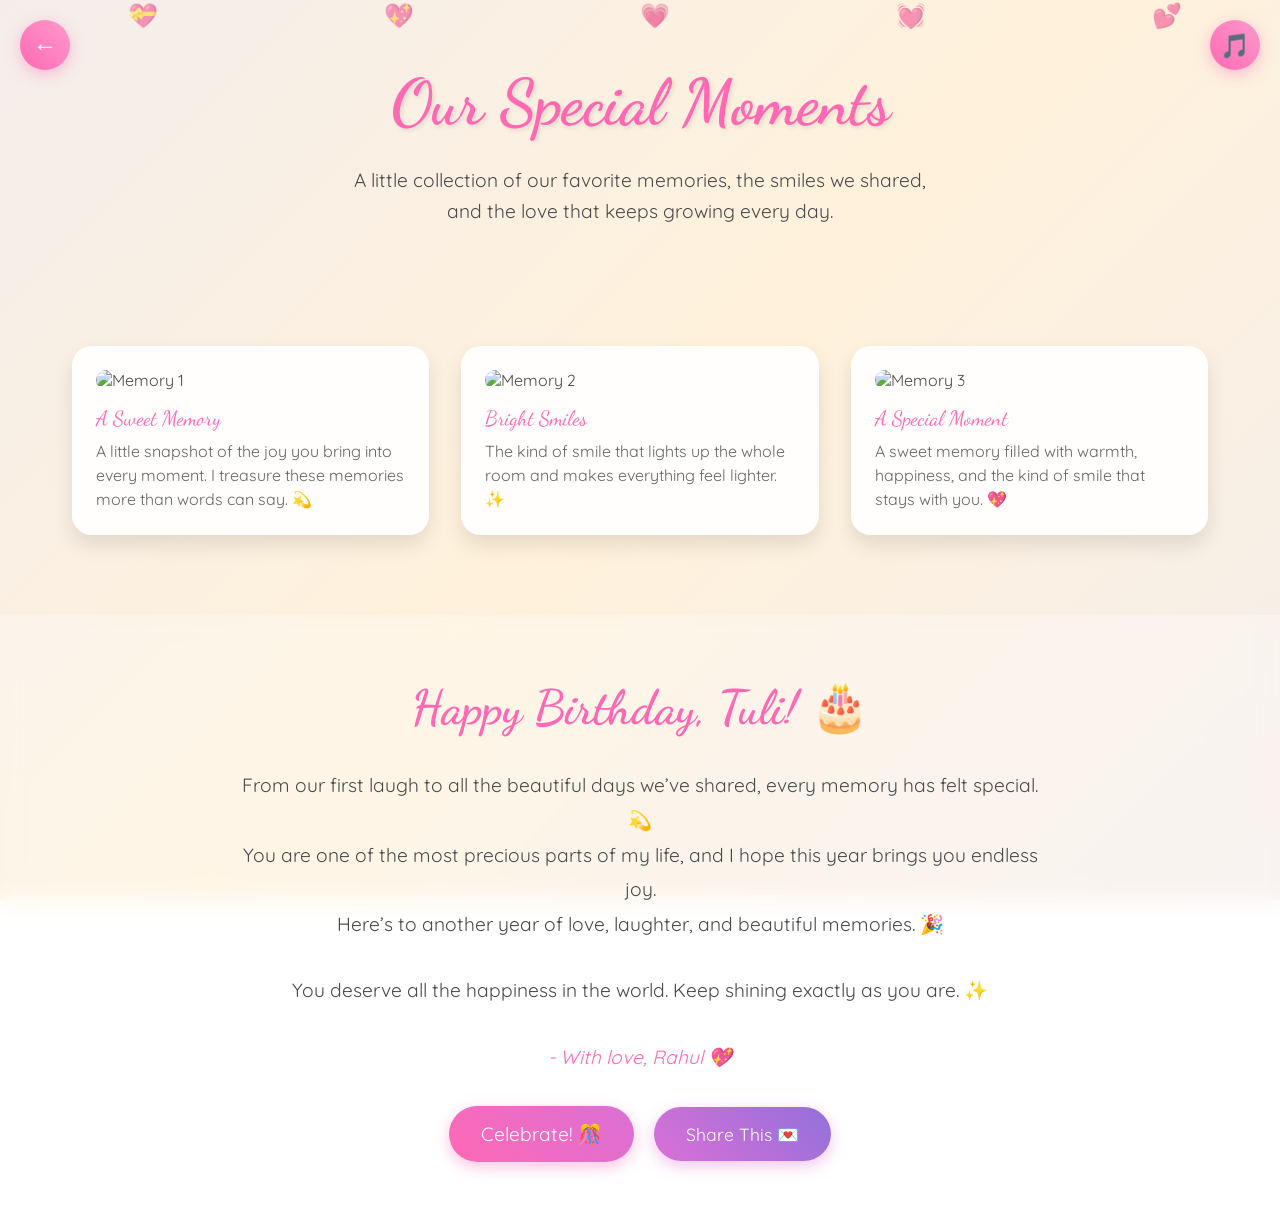
==== memories.html @ 9d695b89 "Initial commit: Custom birthday page for Tuli" ====
<!doctype html>
<html lang="en">
  <head>
    <meta charset="UTF-8" />
    <meta name="viewport" content="width=device-width, initial-scale=1.0" />
    <!-- CUSTOMIZE: Change the title -->
    <title>Our Memories ✨</title>
    <!-- CUSTOMIZE: Change favicon -->
    <link rel="icon" type="image/png" href="favicon.png" />
    <style>
      @import url("https://fonts.googleapis.com/css2?family=Dancing+Script:wght@700&family=Quicksand:wght@300;400;500;600&display=swap");

      * {
        margin: 0;
        padding: 0;
        box-sizing: border-box;
      }

      body {
        min-height: 100vh;
        background:
          linear-gradient(
            135deg,
            rgba(255, 209, 220, 0.85) 0%,
            rgba(230, 230, 250, 0.85) 25%,
            rgba(255, 239, 213, 0.85) 50%,
            rgba(230, 230, 250, 0.85) 75%,
            rgba(255, 209, 220, 0.85) 100%
          ),
          url("background-movable.gif");
        background-size:
          400% 400%,
          cover;
        background-position: center, center;
        background-attachment: fixed;
        animation: gradientFlow 15s ease infinite;
        font-family: "Quicksand", sans-serif;
        overflow-x: hidden;
        color: #4a4a4a;
      }

      @keyframes gradientFlow {
        0% {
          background-position: 0% 50%;
        }
        50% {
          background-position: 100% 50%;
        }
        100% {
          background-position: 0% 50%;
        }
      }

      /* Floating Hearts */
      .floating-hearts {
        position: fixed;
        width: 100%;
        height: 100%;
        pointer-events: none;
        z-index: 2;
      }

      .heart {
        position: absolute;
        font-size: 1.5rem;
        color: rgba(255, 105, 180, 0.6);
        animation: floatHeart var(--float-duration, 6s) ease-in-out infinite;
        animation-delay: var(--delay, 0s);
      }

      @keyframes floatHeart {
        0% {
          transform: translate(0, 100vh) rotate(0deg);
        }
        100% {
          transform: translate(var(--translate-x, 0), -100vh) rotate(360deg);
        }
      }

      /* Welcome Section */
      .welcome {
        text-align: center;
        padding: 4rem 2rem;
        position: relative;
        z-index: 3;
      }

      .welcome h1 {
        font-family: "Dancing Script", cursive;
        font-size: 4rem;
        /* CUSTOMIZE: Change primary color */
        color: #ff69b4;
        text-shadow: 2px 2px 4px rgba(0, 0, 0, 0.1);
        animation: fadeInScale 2s ease;
      }

      .welcome p {
        font-size: 1.2rem;
        max-width: 600px;
        margin: 1.5rem auto;
        line-height: 1.6;
        animation: fadeIn 2s ease 0.5s both;
      }

      /* Memory Cards */
      .memory-container {
        max-width: 1200px;
        margin: 0 auto;
        padding: 2rem;
        display: grid;
        grid-template-columns: repeat(auto-fit, minmax(300px, 1fr));
        gap: 2rem;
        z-index: 3;
        position: relative;
      }

      .memory-card {
        background: rgba(255, 255, 255, 0.9);
        border-radius: 20px;
        padding: 1.5rem;
        box-shadow: 0 10px 20px rgba(0, 0, 0, 0.1);
        transition: all 0.5s cubic-bezier(0.4, 0, 0.2, 1);
        position: relative;
        overflow: hidden;
      }

      .memory-card:hover {
        transform: translateY(-10px) scale(1.02);
        box-shadow: 0 15px 30px rgba(0, 0, 0, 0.15);
      }

      .memory-card::before {
        content: "";
        position: absolute;
        top: 0;
        left: 0;
        width: 100%;
        height: 100%;
        background: linear-gradient(
          45deg,
          transparent,
          rgba(255, 255, 255, 0.4),
          transparent
        );
        transform: translateX(-100%);
        transition: 0.5s;
      }

      .memory-card:hover::before {
        transform: translateX(100%);
      }

      .memory-img {
        width: 100%;
        height: 250px;
        object-fit: cover;
        border-radius: 15px;
        margin-bottom: 1rem;
        transition: transform 0.5s ease;
      }

      .memory-card:hover .memory-img {
        transform: scale(1.05);
      }

      .memory-date {
        font-family: "Dancing Script", cursive;
        /* CUSTOMIZE: Change date color */
        color: #ff69b4;
        font-size: 1.3rem;
        margin-bottom: 0.5rem;
      }

      .memory-caption {
        font-size: 1rem;
        line-height: 1.5;
        color: #666;
      }

      /* Final Message Section */
      .final-message {
        text-align: center;
        padding: 4rem 2rem;
        background: rgba(255, 255, 255, 0.3);
        backdrop-filter: blur(10px);
        margin-top: 3rem;
        position: relative;
        z-index: 3;
      }

      .final-message h2 {
        font-family: "Dancing Script", cursive;
        font-size: 3rem;
        /* CUSTOMIZE: Change color */
        color: #ff69b4;
        margin-bottom: 2rem;
        animation: heartbeat 2s infinite;
      }

      @keyframes heartbeat {
        0%,
        100% {
          transform: scale(1);
        }
        50% {
          transform: scale(1.1);
        }
      }

      .final-message p {
        font-size: 1.2rem;
        max-width: 800px;
        margin: 0 auto 2rem;
        line-height: 1.8;
      }

      .goodbye-btn {
        display: inline-block;
        padding: 1rem 2rem;
        font-size: 1.2rem;
        /* CUSTOMIZE: Change button gradient */
        background: linear-gradient(45deg, #ff69b4, #da70d6);
        color: white;
        border: none;
        border-radius: 50px;
        cursor: pointer;
        text-decoration: none;
        transition: all 0.3s ease;
        box-shadow: 0 5px 15px rgba(255, 105, 180, 0.4);
        animation: float 3s infinite ease-in-out;
      }

      .goodbye-btn:hover {
        transform: translateY(-5px);
        box-shadow: 0 8px 20px rgba(255, 105, 180, 0.6);
      }

      .signature {
        font-style: italic;
        font-size: 1.3rem;
        /* CUSTOMIZE: Change signature color */
        color: #ff69b4;
        margin-top: 1rem;
      }

      @keyframes float {
        0%,
        100% {
          transform: translateY(0);
        }
        50% {
          transform: translateY(-10px);
        }
      }

      @keyframes fadeInScale {
        0% {
          opacity: 0;
          transform: scale(0.8);
        }
        100% {
          opacity: 1;
          transform: scale(1);
        }
      }

      @keyframes fadeIn {
        0% {
          opacity: 0;
        }
        100% {
          opacity: 1;
        }
      }

      /* Custom Scrollbar */
      ::-webkit-scrollbar {
        width: 12px;
      }

      ::-webkit-scrollbar-track {
        background: rgba(255, 255, 255, 0.4);
      }

      ::-webkit-scrollbar-thumb {
        /* CUSTOMIZE: Change scrollbar gradient */
        background: linear-gradient(45deg, #ff69b4, #da70d6);
        border-radius: 6px;
      }

      /* Responsive Design */
      @media (max-width: 768px) {
        .welcome h1 {
          font-size: 3rem;
        }
        .memory-container {
          grid-template-columns: 1fr;
        }
        .final-message h2 {
          font-size: 2.5rem;
        }
      }

      /* Music Toggle Button */
      .music-toggle {
        position: fixed;
        top: 20px;
        right: 20px;
        width: 50px;
        height: 50px;
        /* CUSTOMIZE: Change music button gradient */
        background: linear-gradient(45deg, #ff69b4, #ff99cc);
        border-radius: 50%;
        display: flex;
        align-items: center;
        justify-content: center;
        cursor: pointer;
        z-index: 1000;
        box-shadow: 0 4px 15px rgba(255, 105, 180, 0.4);
        transition:
          transform 0.3s,
          box-shadow 0.3s;
      }

      .music-toggle:hover {
        transform: scale(1.1);
        box-shadow: 0 6px 20px rgba(255, 105, 180, 0.6);
      }

      .music-toggle.playing {
        animation: musicPulse 1s ease-in-out infinite;
      }

      .music-icon {
        font-size: 1.5rem;
      }

      @keyframes musicPulse {
        0%,
        100% {
          transform: scale(1);
        }
        50% {
          transform: scale(1.1);
        }
      }

      /* Back Button */
      .back-btn {
        position: fixed;
        top: 20px;
        left: 20px;
        width: 50px;
        height: 50px;
        /* CUSTOMIZE: Change back button gradient */
        background: linear-gradient(45deg, #ff69b4, #ff99cc);
        border-radius: 50%;
        display: flex;
        align-items: center;
        justify-content: center;
        cursor: pointer;
        z-index: 1000;
        box-shadow: 0 4px 15px rgba(255, 105, 180, 0.4);
        transition:
          transform 0.3s,
          box-shadow 0.3s;
        text-decoration: none;
        color: white;
        font-size: 1.5rem;
        font-weight: bold;
      }

      .back-btn:hover {
        transform: scale(1.1);
        box-shadow: 0 6px 20px rgba(255, 105, 180, 0.6);
      }

      /* Share Button */
      .share-btn {
        display: inline-block;
        padding: 1rem 2rem;
        font-size: 1.1rem;
        /* CUSTOMIZE: Change share button gradient */
        background: linear-gradient(45deg, #da70d6, #9370db);
        color: white;
        border: none;
        border-radius: 50px;
        cursor: pointer;
        margin-left: 1rem;
        transition: all 0.3s ease;
        box-shadow: 0 5px 15px rgba(218, 112, 214, 0.4);
        font-family: "Quicksand", sans-serif;
      }

      .share-btn:hover {
        transform: translateY(-5px);
        box-shadow: 0 8px 20px rgba(218, 112, 214, 0.6);
      }
    </style>
  </head>

  <body>
    <audio id="bgMusic" loop>
      <source src="hbd.mp3" type="audio/mpeg" />
    </audio>
    <div class="music-toggle" id="musicToggle" title="Toggle Music">
      <span class="music-icon">🎵</span>
    </div>
    <a href="timeline.html" class="back-btn" title="Go Back">←</a>

    <div class="floating-hearts">
      <div
        class="heart"
        style="
          --float-duration: 6s;
          --delay: 0s;
          --translate-x: 20px;
          left: 10%;
        "
      >
        💝
      </div>
      <div
        class="heart"
        style="
          --float-duration: 8s;
          --delay: 1s;
          --translate-x: -30px;
          left: 30%;
        "
      >
        💖
      </div>
      <div
        class="heart"
        style="
          --float-duration: 7s;
          --delay: 2s;
          --translate-x: 40px;
          left: 50%;
        "
      >
        💗
      </div>
      <div
        class="heart"
        style="
          --float-duration: 9s;
          --delay: 3s;
          --translate-x: -20px;
          left: 70%;
        "
      >
        💓
      </div>
      <div
        class="heart"
        style="
          --float-duration: 5s;
          --delay: 4s;
          --translate-x: 30px;
          left: 90%;
        "
      >
        💕
      </div>
    </div>

    <section class="welcome">
      <h1>Our Special Moments</h1>
      <p>
        A little collection of our favorite memories, the smiles we shared, and
        the love that keeps growing every day.
      </p>
    </section>

    <div class="memory-container">
      <!-- CUSTOMIZE: Add your photos and captions -->
      <!-- Copy and paste memory-card blocks for more memories -->

      <div class="memory-card">
        <img src="./photos/photo-1.jpg" alt="Memory 1" class="memory-img" />
        <div class="memory-date">A Sweet Memory</div>
        <div class="memory-caption">
          A little snapshot of the joy you bring into every moment. I treasure
          these memories more than words can say. 💫
        </div>
      </div>

      <div class="memory-card">
        <img src="./photos/photo-2.jpg" alt="Memory 2" class="memory-img" />
        <div class="memory-date">Bright Smiles</div>
        <div class="memory-caption">
          The kind of smile that lights up the whole room and makes everything
          feel lighter. ✨
        </div>
      </div>

      <div class="memory-card">
        <img src="./photos/photo-3.jpg" alt="Memory 3" class="memory-img" />
        <div class="memory-date">A Special Moment</div>
        <div class="memory-caption">
          A sweet memory filled with warmth, happiness, and the kind of smile
          that stays with you. 💖
        </div>
      </div>
    </div>

    <section class="final-message">
      <h2>Happy Birthday, Tuli! 🎂</h2>
      <p>
        From our first laugh to all the beautiful days we’ve shared, every
        memory has felt special. 💫<br />
        You are one of the most precious parts of my life, and I hope this year
        brings you endless joy.<br />
        Here’s to another year of love, laughter, and beautiful memories. 🎉
      </p>
      <p>
        You deserve all the happiness in the world. Keep shining exactly as you
        are. ✨
      </p>
      <p class="signature">- With love, Rahul 💖</p>
      <a href="#" class="goodbye-btn" onclick="celebrate()">Celebrate! 🎊</a>
      <button class="share-btn" onclick="shareWebsite()">Share This 💌</button>
    </section>

    <!-- Confetti Canvas -->
    <canvas
      id="confetti-canvas"
      style="
        position: fixed;
        top: 0;
        left: 0;
        width: 100%;
        height: 100%;
        pointer-events: none;
        z-index: 9999;
      "
    ></canvas>

    <script>
      // Music control
      const bgMusic = document.getElementById("bgMusic");
      const musicToggle = document.getElementById("musicToggle");
      const musicIcon = musicToggle.querySelector(".music-icon");

      function toggleMusic() {
        if (bgMusic.paused) {
          bgMusic.play();
          musicToggle.classList.add("playing");
          musicIcon.textContent = "🎵";
          localStorage.setItem("musicPlaying", "true");
        } else {
          bgMusic.pause();
          musicToggle.classList.remove("playing");
          musicIcon.textContent = "🔇";
          localStorage.setItem("musicPlaying", "false");
        }
      }

      musicToggle.addEventListener("click", toggleMusic);

      if (localStorage.getItem("musicPlaying") === "true") {
        bgMusic
          .play()
          .then(() => {
            musicToggle.classList.add("playing");
            musicIcon.textContent = "🎵";
          })
          .catch(() => {
            musicIcon.textContent = "🔇";
          });
      }

      // Confetti Animation
      const canvas = document.getElementById("confetti-canvas");
      const ctx = canvas.getContext("2d");
      let confettiPieces = [];
      let animationId;

      function resizeCanvas() {
        canvas.width = window.innerWidth;
        canvas.height = window.innerHeight;
      }
      resizeCanvas();
      window.addEventListener("resize", resizeCanvas);

      class Confetti {
        constructor() {
          this.x = Math.random() * canvas.width;
          this.y = Math.random() * canvas.height - canvas.height;
          this.size = Math.random() * 10 + 5;
          this.speedY = Math.random() * 3 + 2;
          this.speedX = Math.random() * 2 - 1;
          this.color = [
            "#ff69b4",
            "#ffd700",
            "#87ceeb",
            "#98fb98",
            "#dda0dd",
            "#f0e68c",
            "#ff6347",
          ][Math.floor(Math.random() * 7)];
          this.rotation = Math.random() * 360;
          this.rotationSpeed = Math.random() * 10 - 5;
        }

        update() {
          this.y += this.speedY;
          this.x += this.speedX;
          this.rotation += this.rotationSpeed;
        }

        draw() {
          ctx.save();
          ctx.translate(this.x, this.y);
          ctx.rotate((this.rotation * Math.PI) / 180);
          ctx.fillStyle = this.color;
          ctx.fillRect(
            -this.size / 2,
            -this.size / 2,
            this.size,
            this.size / 2,
          );
          ctx.restore();
        }
      }

      function createConfetti() {
        for (let i = 0; i < 150; i++) {
          confettiPieces.push(new Confetti());
        }
      }

      function animateConfetti() {
        ctx.clearRect(0, 0, canvas.width, canvas.height);

        confettiPieces.forEach((piece, index) => {
          piece.update();
          piece.draw();

          if (piece.y > canvas.height) {
            confettiPieces.splice(index, 1);
          }
        });

        if (confettiPieces.length > 0) {
          animationId = requestAnimationFrame(animateConfetti);
        }
      }

      function celebrate() {
        event.preventDefault();
        createConfetti();
        animateConfetti();

        setTimeout(() => {
          createConfetti();
        }, 500);
        setTimeout(() => {
          createConfetti();
        }, 1000);
      }

      // Share function - CUSTOMIZE: Update the share message
      function shareWebsite() {
        const shareData = {
          title: "Happy Birthday!",
          text: "Check out this special birthday wish! 💖",
          url: window.location.href,
        };

        if (navigator.share) {
          navigator
            .share(shareData)
            .catch((err) => console.log("Share cancelled"));
        } else {
          navigator.clipboard
            .writeText(window.location.href)
            .then(() => {
              alert("Link copied to clipboard! 💖");
            })
            .catch(() => {
              alert("Share this link: " + window.location.href);
            });
        }
      }
    </script>
  </body>
</html>
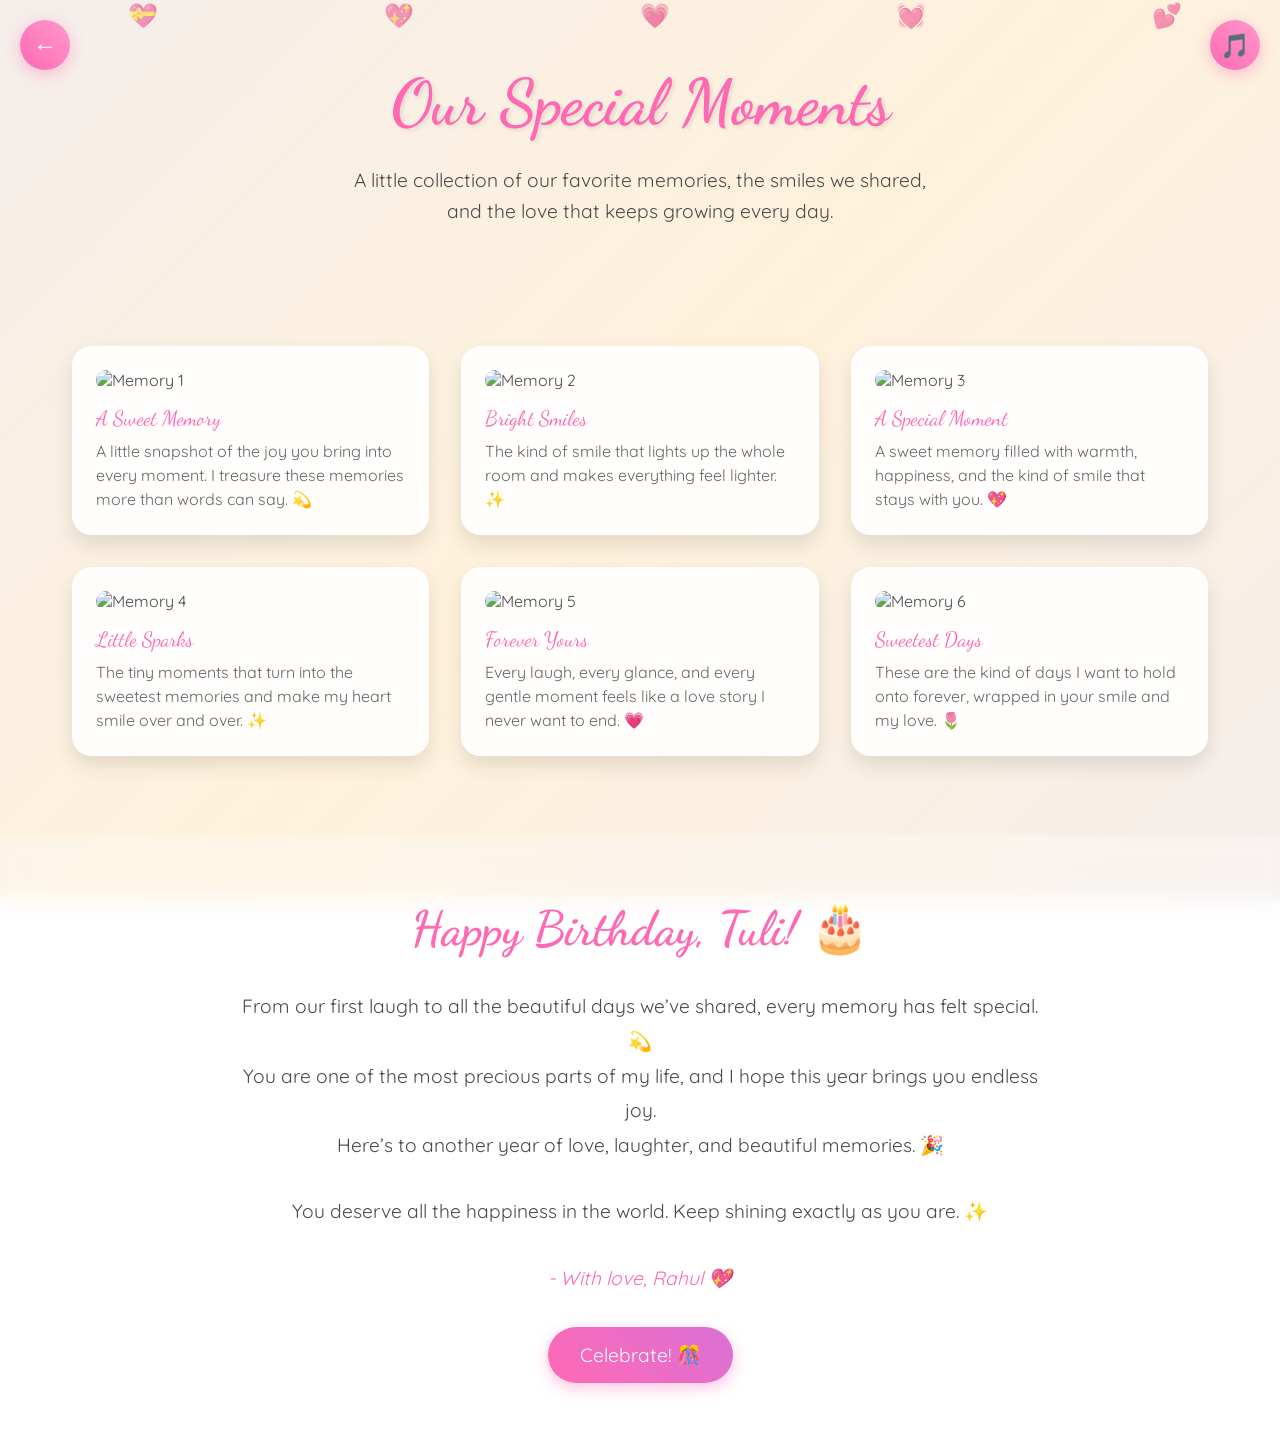
==== commit 236633e5: "Added my photos and updated the custom messages" ====
--- a/memories.html
+++ b/memories.html
@@ -374,28 +374,6 @@
         transform: scale(1.1);
         box-shadow: 0 6px 20px rgba(255, 105, 180, 0.6);
       }
-
-      /* Share Button */
-      .share-btn {
-        display: inline-block;
-        padding: 1rem 2rem;
-        font-size: 1.1rem;
-        /* CUSTOMIZE: Change share button gradient */
-        background: linear-gradient(45deg, #da70d6, #9370db);
-        color: white;
-        border: none;
-        border-radius: 50px;
-        cursor: pointer;
-        margin-left: 1rem;
-        transition: all 0.3s ease;
-        box-shadow: 0 5px 15px rgba(218, 112, 214, 0.4);
-        font-family: "Quicksand", sans-serif;
-      }
-
-      .share-btn:hover {
-        transform: translateY(-5px);
-        box-shadow: 0 8px 20px rgba(218, 112, 214, 0.6);
-      }
     </style>
   </head>
 
@@ -502,6 +480,33 @@
         <div class="memory-caption">
           A sweet memory filled with warmth, happiness, and the kind of smile
           that stays with you. 💖
+        </div>
+      </div>
+
+      <div class="memory-card">
+        <img src="./photos/photo-4.jpg" alt="Memory 4" class="memory-img" />
+        <div class="memory-date">Little Sparks</div>
+        <div class="memory-caption">
+          The tiny moments that turn into the sweetest memories and make my
+          heart smile over and over. ✨
+        </div>
+      </div>
+
+      <div class="memory-card">
+        <img src="./photos/photo-5.jpg" alt="Memory 5" class="memory-img" />
+        <div class="memory-date">Forever Yours</div>
+        <div class="memory-caption">
+          Every laugh, every glance, and every gentle moment feels like a love
+          story I never want to end. 💗
+        </div>
+      </div>
+
+      <div class="memory-card">
+        <img src="./photos/photo-6.jpg" alt="Memory 6" class="memory-img" />
+        <div class="memory-date">Sweetest Days</div>
+        <div class="memory-caption">
+          These are the kind of days I want to hold onto forever, wrapped in
+          your smile and my love. 🌷
         </div>
       </div>
     </div>
@@ -521,7 +526,6 @@
       </p>
       <p class="signature">- With love, Rahul 💖</p>
       <a href="#" class="goodbye-btn" onclick="celebrate()">Celebrate! 🎊</a>
-      <button class="share-btn" onclick="shareWebsite()">Share This 💌</button>
     </section>
 
     <!-- Confetti Canvas -->
